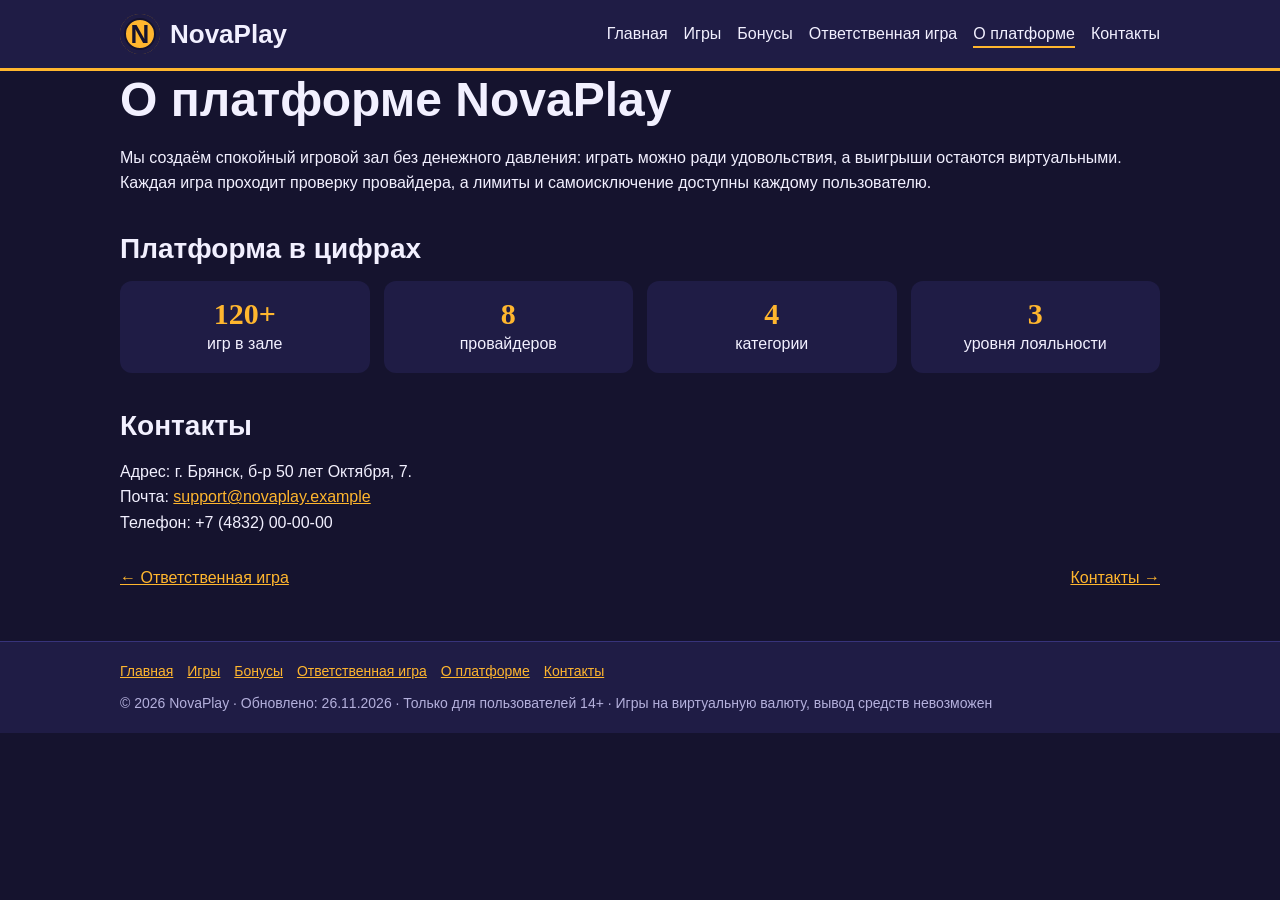
==== about.html @ c20d54dd "Add files via upload" ====
<!DOCTYPE html>
<html lang="ru"><head><meta charset="utf-8"><meta name="viewport" content="width=device-width,initial-scale=1">
<title>О платформе — NovaPlay</title><meta name="description" content="NovaPlay — онлайн-игры на виртуальные монеты, без реальных денег.">
<link rel="stylesheet" href="style.css"></head><body>
<header><div class="wrap"><a class="logo" href="index.html"><i>N</i>NovaPlay</a><nav><a href="index.html">Главная</a><a href="games.html">Игры</a><a href="bonuses.html">Бонусы</a><a href="responsible.html">Ответственная игра</a><a href="about.html" class=on>О платформе</a><a href="contacts.html">Контакты</a></nav></div></header>
<main class="wrap"><h1>О платформе NovaPlay</h1><p>Мы создаём спокойный игровой зал без денежного давления: играть можно ради удовольствия, а выигрыши остаются виртуальными. Каждая игра проходит проверку провайдера, а лимиты и самоисключение доступны каждому пользователю.</p>
<h2>Платформа в цифрах</h2><div class="facts"><div><b>120+</b>игр в зале</div><div><b>8</b>провайдеров</div><div><b>4</b>категории</div><div><b>3</b>уровня лояльности</div></div>
<h2>Контакты</h2><p>Адрес: г. Брянск, б-р 50 лет Октября, 7.<br>Почта: <a href="mailto:support@novaplay.example">support@novaplay.example</a><br>Телефон: +7 (4832) 00-00-00</p>
<div class="pn"><a href="responsible.html">← Ответственная игра</a><a href="contacts.html">Контакты →</a></div></main>
<footer><div class="wrap"><div><a href="index.html">Главная</a><a href="games.html">Игры</a><a href="bonuses.html">Бонусы</a><a href="responsible.html">Ответственная игра</a><a href="about.html">О платформе</a><a href="contacts.html">Контакты</a></div><div>© 2026 NovaPlay · Обновлено: 26.11.2026 · Только для пользователей 14+ · Игры на виртуальную валюту, вывод средств невозможен</div></div></footer>
<script src="script.js"></script></body></html>
---- style.css ----
:root{--bg:#15132e;--bg2:#1f1c45;--line:#37337a;--tx:#f2f0ff;--mut:#b4b0dc;--am:#ffb62e;--mint:#3ee6b0;--rose:#ff6b8b;--sky:#6db7ff}
*{box-sizing:border-box}
body{margin:0;background:var(--bg);color:var(--tx);font:16px/1.6 "Segoe UI",Roboto,Arial,sans-serif}
a{color:var(--am)}a:focus-visible,button:focus-visible{outline:3px solid var(--mint);outline-offset:2px}
.wrap{max-width:1080px;margin:0 auto;padding:0 20px}
header{background:var(--bg2);border-bottom:3px solid var(--am)}
header .wrap{display:flex;flex-wrap:wrap;align-items:center;justify-content:space-between;gap:12px;padding:14px 20px}
.logo{display:flex;align-items:center;gap:10px;font:800 26px "Trebuchet MS",sans-serif;color:var(--tx);text-decoration:none}
.logo i{display:grid;place-items:center;width:40px;height:40px;border-radius:50%;background:var(--am);color:var(--bg);font-style:normal;box-shadow:inset 0 0 0 4px var(--bg2),inset 0 0 0 6px var(--bg)}
nav a{color:var(--tx);text-decoration:none;margin-left:16px;padding:4px 0;border-bottom:2px solid transparent}
nav a:hover,nav a.on{border-color:var(--am)}
h1,h2,h3{font-family:"Trebuchet MS",sans-serif;line-height:1.2}
h1{font-size:clamp(30px,5vw,48px);margin:0 0 12px}h2{font-size:28px;margin:36px 0 16px}h3{margin:0 0 6px}
.hero{display:grid;grid-template-columns:1fr 1.2fr;gap:28px;align-items:center;padding:36px 0}
.hero p{color:var(--mut);max-width:46ch}
.btn{display:inline-block;background:var(--am);color:var(--bg);font-weight:700;padding:10px 20px;border-radius:8px;text-decoration:none}
.slider{position:relative;height:260px;border-radius:14px;overflow:hidden;border:2px solid var(--line)}
.slide{position:absolute;inset:0;display:flex;flex-direction:column;justify-content:flex-end;padding:22px;opacity:0;transition:opacity .6s}
.slide.on{opacity:1}.slide b{font:800 26px "Trebuchet MS"}.slide span{color:#fff;opacity:.85}
.slide .ic{position:absolute;top:14px;right:22px;font-size:84px}
.dots{display:flex;justify-content:center;gap:8px;margin:12px 0}
.dots button{width:12px;height:12px;border-radius:50%;border:0;background:var(--line);cursor:pointer;padding:0}.dots .on{background:var(--am)}
.s1{background:linear-gradient(135deg,#7b2ff7,#f107a3)}.s2{background:linear-gradient(135deg,#0a8f6a,#1fd1a0)}.s3{background:linear-gradient(135deg,#d97a00,#ffb62e);color:#15132e}.s3 span{color:#15132e}
.grid{display:grid;grid-template-columns:repeat(3,1fr);gap:18px}
.card{background:var(--bg2);border:1px solid var(--line);border-radius:12px;overflow:hidden}
.card .pic{height:130px;display:grid;place-items:center;font-size:60px}
.card .body{padding:14px 16px 16px}.card p{margin:0 0 8px;color:var(--mut)}
.news{background:var(--bg2);border-left:4px solid var(--mint);padding:14px 18px;border-radius:0 10px 10px 0;margin-top:30px}
.news p{margin:4px 0}
dl.spec{display:grid;grid-template-columns:auto 1fr;gap:2px 12px;margin:0;font-size:14px}dl.spec dt{color:var(--mut)}dl.spec dd{margin:0}
.tools{display:flex;flex-wrap:wrap;gap:10px;margin-bottom:18px}
.tools input,.tools select{background:var(--bg2);color:var(--tx);border:1px solid var(--line);border-radius:8px;padding:8px 12px;font:inherit}
.tw{overflow-x:auto}table{border-collapse:collapse;width:100%;min-width:560px}
th,td{border:1px solid var(--line);padding:10px 12px;text-align:left}th{background:var(--line)}
.t-w{background:#0f5c47}.t-f{background:#5a2b8a}.t-c{background:#7a5200}.t-l{background:#1c4a7a}
.legend span{display:inline-block;padding:2px 10px;border-radius:6px;margin-right:8px;font-size:14px}
.facts{display:grid;grid-template-columns:repeat(4,1fr);gap:14px;text-align:center}
.facts div{background:var(--bg2);border-radius:12px;padding:16px}.facts b{display:block;font:800 30px "Trebuchet MS";color:var(--am)}
iframe{width:100%;height:340px;border:2px solid var(--line);border-radius:12px;background:var(--bg2)}
form{display:grid;gap:12px;max-width:520px}label{display:grid;gap:4px}
form input,form textarea{background:var(--bg2);color:var(--tx);border:1px solid var(--line);border-radius:8px;padding:10px;font:inherit}
.note{background:var(--bg2);border:1px dashed var(--rose);border-radius:10px;padding:12px 16px}
footer{margin-top:50px;background:var(--bg2);border-top:1px solid var(--line);padding:18px 0;font-size:14px;color:var(--mut)}
footer .wrap{display:flex;flex-wrap:wrap;justify-content:space-between;gap:10px}footer a{margin-right:14px}
.pn{display:flex;justify-content:space-between;margin-top:30px}
@media(max-width:800px){.hero,.grid,.facts{grid-template-columns:1fr}nav a{margin:0 12px 0 0}}
@media(prefers-reduced-motion:reduce){.slide{transition:none}}
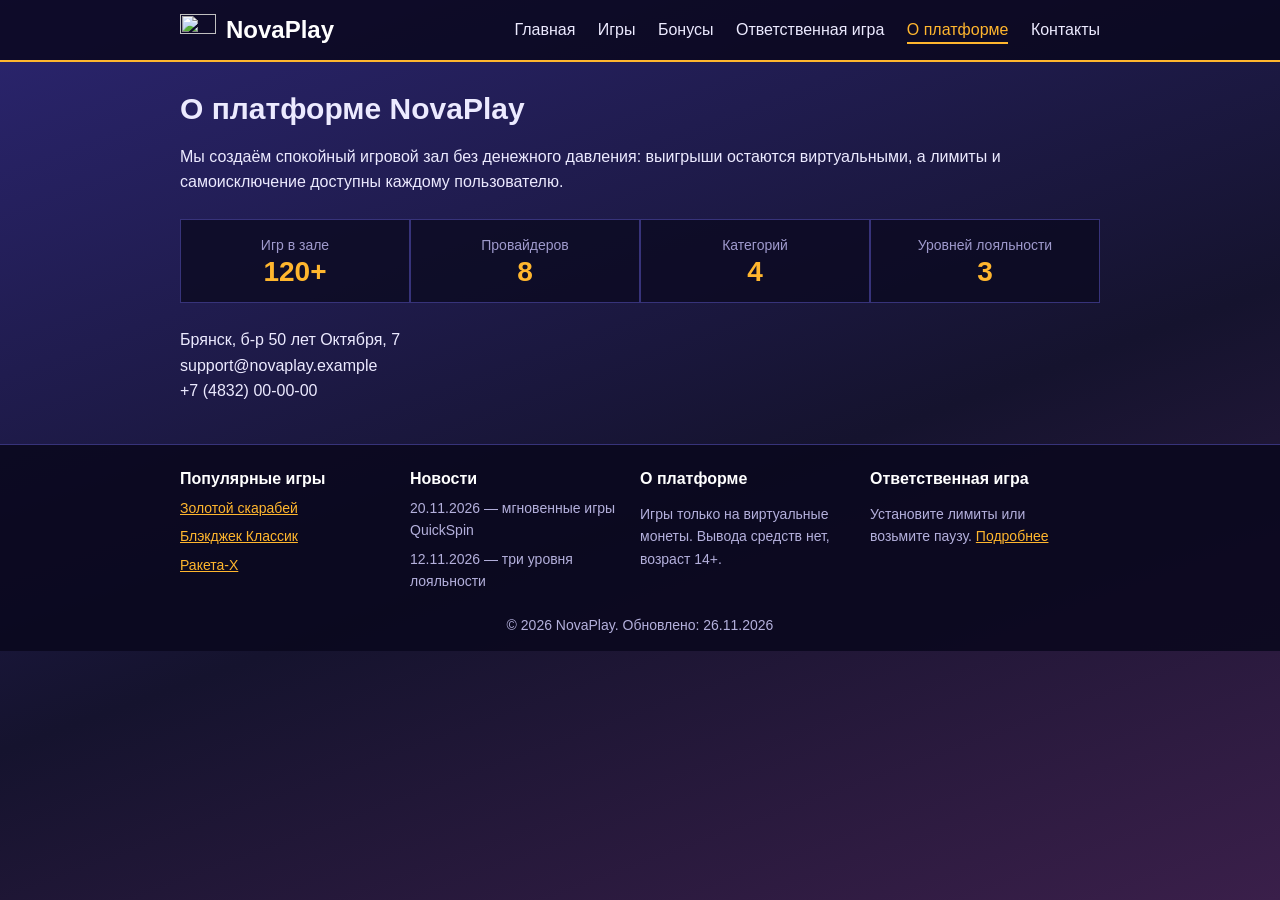
==== commit 74dcfc26: "Add files via upload" ====
--- a/about.html
+++ b/about.html
@@ -1,11 +1,67 @@
 <!DOCTYPE html>
-<html lang="ru"><head><meta charset="utf-8"><meta name="viewport" content="width=device-width,initial-scale=1">
-<title>О платформе — NovaPlay</title><meta name="description" content="NovaPlay — онлайн-игры на виртуальные монеты, без реальных денег.">
-<link rel="stylesheet" href="style.css"></head><body>
-<header><div class="wrap"><a class="logo" href="index.html"><i>N</i>NovaPlay</a><nav><a href="index.html">Главная</a><a href="games.html">Игры</a><a href="bonuses.html">Бонусы</a><a href="responsible.html">Ответственная игра</a><a href="about.html" class=on>О платформе</a><a href="contacts.html">Контакты</a></nav></div></header>
-<main class="wrap"><h1>О платформе NovaPlay</h1><p>Мы создаём спокойный игровой зал без денежного давления: играть можно ради удовольствия, а выигрыши остаются виртуальными. Каждая игра проходит проверку провайдера, а лимиты и самоисключение доступны каждому пользователю.</p>
-<h2>Платформа в цифрах</h2><div class="facts"><div><b>120+</b>игр в зале</div><div><b>8</b>провайдеров</div><div><b>4</b>категории</div><div><b>3</b>уровня лояльности</div></div>
-<h2>Контакты</h2><p>Адрес: г. Брянск, б-р 50 лет Октября, 7.<br>Почта: <a href="mailto:support@novaplay.example">support@novaplay.example</a><br>Телефон: +7 (4832) 00-00-00</p>
-<div class="pn"><a href="responsible.html">← Ответственная игра</a><a href="contacts.html">Контакты →</a></div></main>
-<footer><div class="wrap"><div><a href="index.html">Главная</a><a href="games.html">Игры</a><a href="bonuses.html">Бонусы</a><a href="responsible.html">Ответственная игра</a><a href="about.html">О платформе</a><a href="contacts.html">Контакты</a></div><div>© 2026 NovaPlay · Обновлено: 26.11.2026 · Только для пользователей 14+ · Игры на виртуальную валюту, вывод средств невозможен</div></div></footer>
-<script src="script.js"></script></body></html>+<html lang="ru">
+<head>
+	<meta charset="utf-8">
+	<meta name="viewport" content="width=device-width, initial-scale=1">
+	<title>О платформе — NovaPlay</title>
+	<meta name="description" content="NovaPlay — онлайн-игры на виртуальные монеты без реальных денег.">
+	<link rel="stylesheet" href="styles.css">
+</head>
+<body>
+	<header class="site-header">
+		<div class="container header-inner">
+			<a class="logo" href="index.html"><img src="images/logo.svg" alt="" width="36" height="36">NovaPlay</a>
+			<nav>
+				<ul class="main-menu">
+				<li><a href="index.html">Главная</a></li>
+				<li><a href="games.html">Игры</a></li>
+				<li><a href="bonuses.html">Бонусы</a></li>
+				<li><a href="responsible.html">Ответственная игра</a></li>
+				<li><a href="about.html" class="current">О платформе</a></li>
+				<li><a href="contacts.html">Контакты</a></li>
+				</ul>
+			</nav>
+		</div>
+	</header>
+	<main class="container">
+		<h1>О платформе NovaPlay</h1>
+		<p>Мы создаём спокойный игровой зал без денежного давления: выигрыши остаются виртуальными, а лимиты и самоисключение доступны каждому пользователю.</p>
+		<dl class="facts">
+			<div><dt>Игр в зале</dt><dd>120+</dd></div>
+			<div><dt>Провайдеров</dt><dd>8</dd></div>
+			<div><dt>Категорий</dt><dd>4</dd></div>
+			<div><dt>Уровней лояльности</dt><dd>3</dd></div>
+		</dl>
+		<address>Брянск, б-р 50 лет Октября, 7<br>support@novaplay.example<br>+7 (4832) 00-00-00</address>
+	</main>
+	<footer class="site-footer">
+		<div class="container footer-columns">
+			<section class="footer-col">
+				<h2>Популярные игры</h2>
+				<ul>
+					<li><a href="games.html">Золотой скарабей</a></li>
+					<li><a href="games.html">Блэкджек Классик</a></li>
+					<li><a href="games.html">Ракета-X</a></li>
+				</ul>
+			</section>
+			<section class="footer-col">
+				<h2>Новости</h2>
+				<ul>
+					<li>20.11.2026 — мгновенные игры QuickSpin</li>
+					<li>12.11.2026 — три уровня лояльности</li>
+				</ul>
+			</section>
+			<section class="footer-col">
+				<h2>О платформе</h2>
+				<p>Игры только на виртуальные монеты. Вывода средств нет, возраст 14+.</p>
+			</section>
+			<section class="footer-col">
+				<h2>Ответственная игра</h2>
+				<p>Установите лимиты или возьмите паузу. <a href="responsible.html">Подробнее</a></p>
+			</section>
+		</div>
+		<p class="container copyright">© 2026 NovaPlay. Обновлено: 26.11.2026</p>
+	</footer>
+	<script src="js/main.js"></script>
+</body>
+</html>
--- a/styles.css
+++ b/styles.css
@@ -0,0 +1,89 @@
+/* NovaPlay, layout based on variant 1 */
+html { box-sizing: border-box; }
+*, *:before, *:after { box-sizing: inherit; }
+body { margin: 0; color: #eceaff; background: #15132e linear-gradient(160deg, #2b2570 0%, #15132e 55%, #3a1f4a 100%) fixed; font: 16px/1.6 "Segoe UI", Roboto, Arial, sans-serif; }
+img { max-width: 100%; height: auto; display: block; }
+.card img { width: 100%; }
+h1, h2 { font-family: "Trebuchet MS", sans-serif; line-height: 1.25; }
+h1 { font-size: 30px; margin: 28px 0 12px; }
+ul { margin: 0; padding: 0; list-style: none; }
+
+a:link { color: #ffb62e; }
+a:visited { color: #e0b6ff; }
+a:hover { color: #3ee6b0; text-decoration: underline; }
+a:active { color: #ff6b8b; }
+a:focus { outline: 3px solid #3ee6b0; outline-offset: 2px; }
+
+.container { max-width: 960px; margin: 0 auto; padding: 0 20px; }
+
+.site-header { background: rgba(10, 8, 30, 0.85); border-bottom: 2px solid #ffb62e; }
+.header-inner { display: -ms-flexbox; display: flex; -ms-flex-wrap: wrap; flex-wrap: wrap; -ms-flex-align: center; align-items: center; -ms-flex-pack: justify; justify-content: space-between; padding-top: 12px; padding-bottom: 12px; }
+.logo { display: -ms-flexbox; display: flex; -ms-flex-align: center; align-items: center; font: bold 24px "Trebuchet MS", sans-serif; text-decoration: none; }
+.logo:link, .logo:visited { color: #fff; }
+.logo img { margin-right: 10px; }
+.main-menu li { display: inline-block; margin-left: 18px; }
+.main-menu a { text-decoration: none; padding: 4px 0; border-bottom: 2px solid transparent; }
+.main-menu a:link, .main-menu a:visited { color: #eceaff; }
+.main-menu a:hover, .main-menu a.current { color: #ffb62e; border-bottom-color: #ffb62e; }
+
+.intro { text-align: center; padding: 20px 0 10px; }
+.intro p { color: #cfcaf5; max-width: 620px; margin: 0 auto 16px; font-style: italic; }
+.icon-links li { display: inline-block; margin: 0 5px; }
+.icon-links a { display: block; width: 36px; height: 36px; line-height: 36px; border-radius: 50%; background: #ffb62e; text-decoration: none; }
+.icon-links a:link, .icon-links a:visited { color: #15132e; }
+.icon-links a:hover { background: #3ee6b0; color: #15132e; }
+
+.masonry { -webkit-column-count: 2; -moz-column-count: 2; column-count: 2; -webkit-column-gap: 24px; -moz-column-gap: 24px; column-gap: 24px; margin: 24px 0; }
+.card { display: inline-block; width: 100%; margin: 0 0 24px; background: rgba(12, 10, 34, 0.82); border: 1px solid #37337a; border-radius: 4px; overflow: hidden; -webkit-column-break-inside: avoid; page-break-inside: avoid; break-inside: avoid; }
+.card-body { padding: 14px 16px 12px; }
+.card-title { font-size: 18px; margin: 0 0 6px; }
+.card p { margin: 0 0 10px; color: #cfcaf5; font-size: 15px; }
+.card-meta { border-top: 1px solid #37337a; padding-top: 8px; font-size: 13px; color: #9f9acd; }
+.card-meta span { margin-right: 14px; }
+.card-text blockquote { margin: 0 0 10px; font-style: italic; font-size: 17px; }
+.news-list li { margin-bottom: 8px; font-size: 15px; }
+[hidden] { display: none; }
+
+.button { display: inline-block; padding: 9px 22px; border: 0; border-radius: 4px; background: #ffb62e; font: bold 16px "Segoe UI", Arial, sans-serif; text-decoration: none; cursor: pointer; }
+.button:link, .button:visited, .button { color: #15132e; }
+.button:hover { background: #3ee6b0; color: #15132e; text-decoration: none; }
+.more { text-align: center; }
+
+.filters { margin-bottom: 20px; }
+.filters input, .filters select, .contact-form input, .contact-form textarea { padding: 9px 12px; color: #eceaff; background: rgba(12, 10, 34, 0.9); border: 1px solid #37337a; border-radius: 4px; font: inherit; }
+.filters input { margin-right: 10px; }
+
+.table-wrap { overflow-x: auto; }
+.bonus-table { width: 100%; min-width: 520px; border-collapse: collapse; background: rgba(12, 10, 34, 0.82); }
+.bonus-table th, .bonus-table td { border: 1px solid #37337a; padding: 10px 12px; text-align: left; }
+.bonus-table thead th { background: #37337a; }
+.cell-welcome { background: #0f5c47; }
+.cell-spins { background: #5a2b8a; }
+.cell-cashback { background: #7a5200; }
+.cell-level { background: #1c4a7a; }
+
+.facts { overflow: hidden; margin: 24px 0; }
+.facts div { float: left; width: 25%; padding: 14px; text-align: center; background: rgba(12, 10, 34, 0.82); border: 1px solid #37337a; }
+.facts dt { color: #9f9acd; font-size: 14px; }
+.facts dd { margin: 0; font: bold 28px "Trebuchet MS", sans-serif; color: #ffb62e; }
+address { font-style: normal; margin-bottom: 20px; }
+
+.contact-form { max-width: 520px; margin-bottom: 24px; }
+.contact-form label { display: block; margin: 12px 0 4px; }
+.contact-form input, .contact-form textarea { display: block; width: 100%; }
+.contact-form .button { margin-top: 16px; }
+.map { display: block; width: 100%; height: 320px; border: 2px solid #37337a; border-radius: 4px; }
+
+.site-footer { margin-top: 40px; padding: 24px 0 14px; background: rgba(10, 8, 30, 0.9); border-top: 1px solid #37337a; font-size: 14px; color: #b4b0dc; }
+.footer-columns { display: -ms-flexbox; display: flex; -ms-flex-wrap: wrap; flex-wrap: wrap; margin: 0 auto; }
+.footer-col { -ms-flex: 1 1 200px; flex: 1 1 200px; padding-right: 20px; }
+.footer-col h2 { font-size: 16px; color: #fff; margin: 0 0 8px; }
+.footer-col li { margin-bottom: 6px; }
+.copyright { margin-top: 16px; text-align: center; }
+
+@media (max-width: 700px) {
+	.masonry { -webkit-column-count: 1; -moz-column-count: 1; column-count: 1; }
+	.main-menu li { margin: 0 14px 0 0; }
+	.header-inner nav { margin-top: 8px; }
+	.facts div { width: 50%; }
+}
